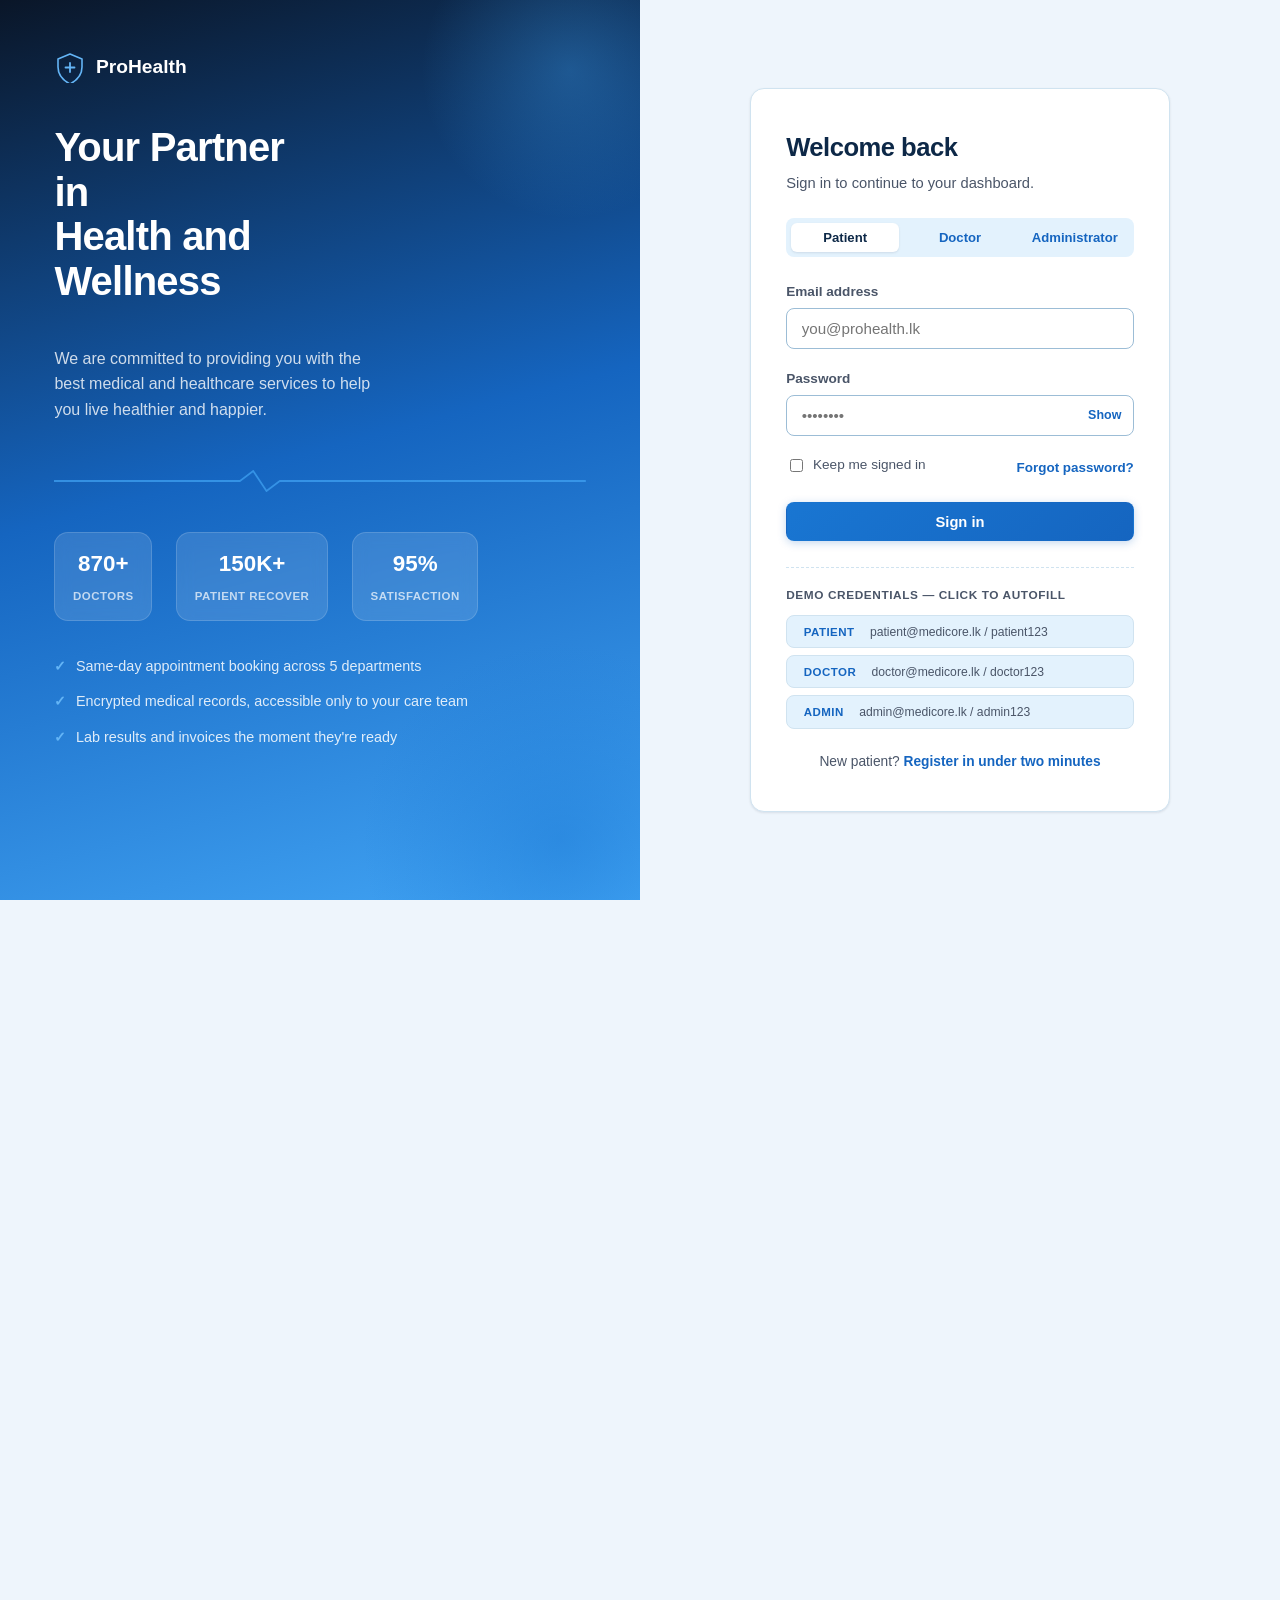
==== index.html @ 8c28afd3 "feat:patient management system" ====
<!DOCTYPE html>
<html lang="en">
<head><meta charset="UTF-8"><meta http-equiv="refresh" content="0; url=login.html"><title>MediCore</title></head>
<body><p>Redirecting to <a href="login.html">sign in</a>…</p></body>
</html>
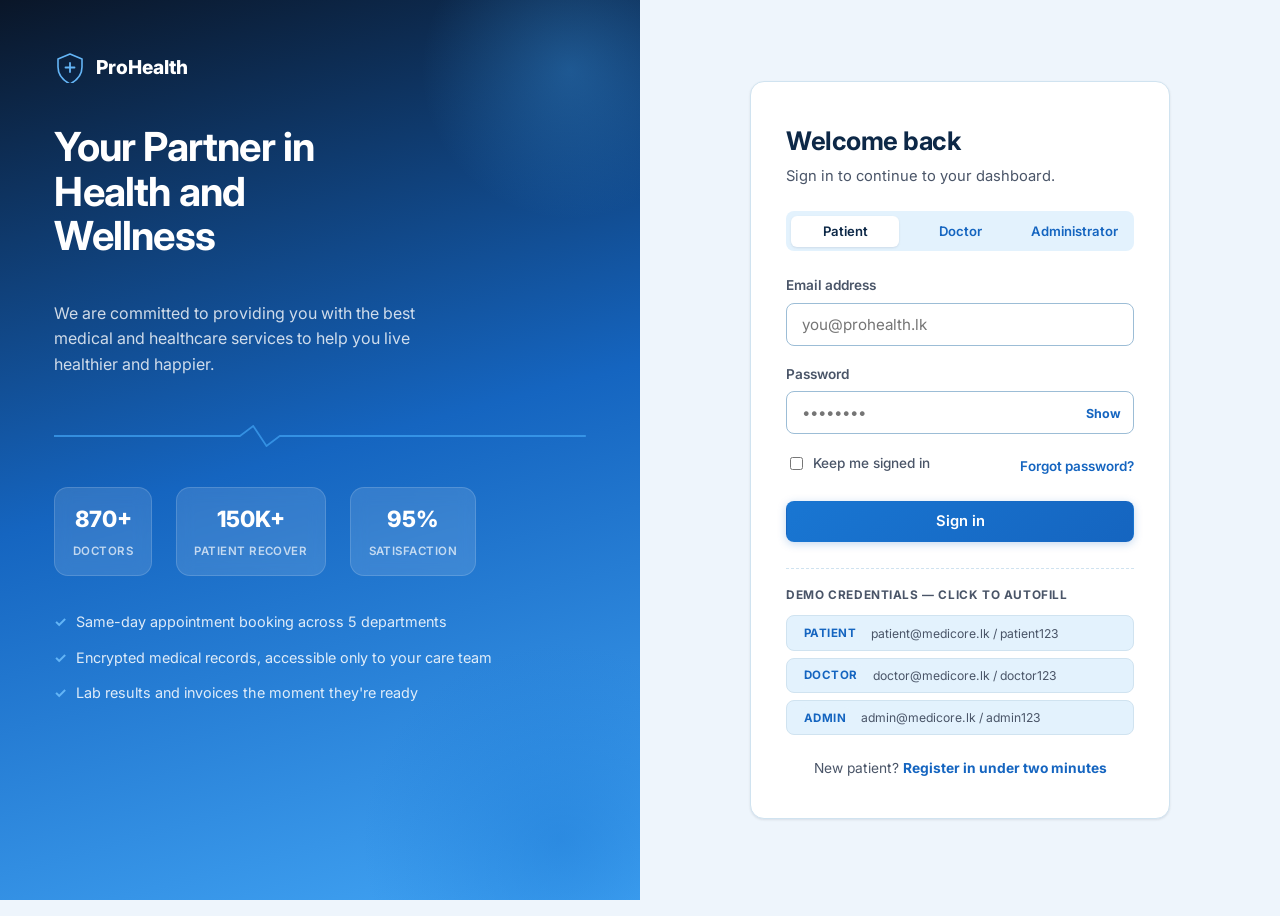
==== commit a18307e8: "fix: add comments" ====
--- a/index.html
+++ b/index.html
@@ -1,5 +1,6 @@
 <!DOCTYPE html>
 <html lang="en">
+<!-- Redirect page that forwards to login.html -->
 <head><meta charset="UTF-8"><meta http-equiv="refresh" content="0; url=login.html"><title>MediCore</title></head>
 <body><p>Redirecting to <a href="login.html">sign in</a>…</p></body>
 </html>
